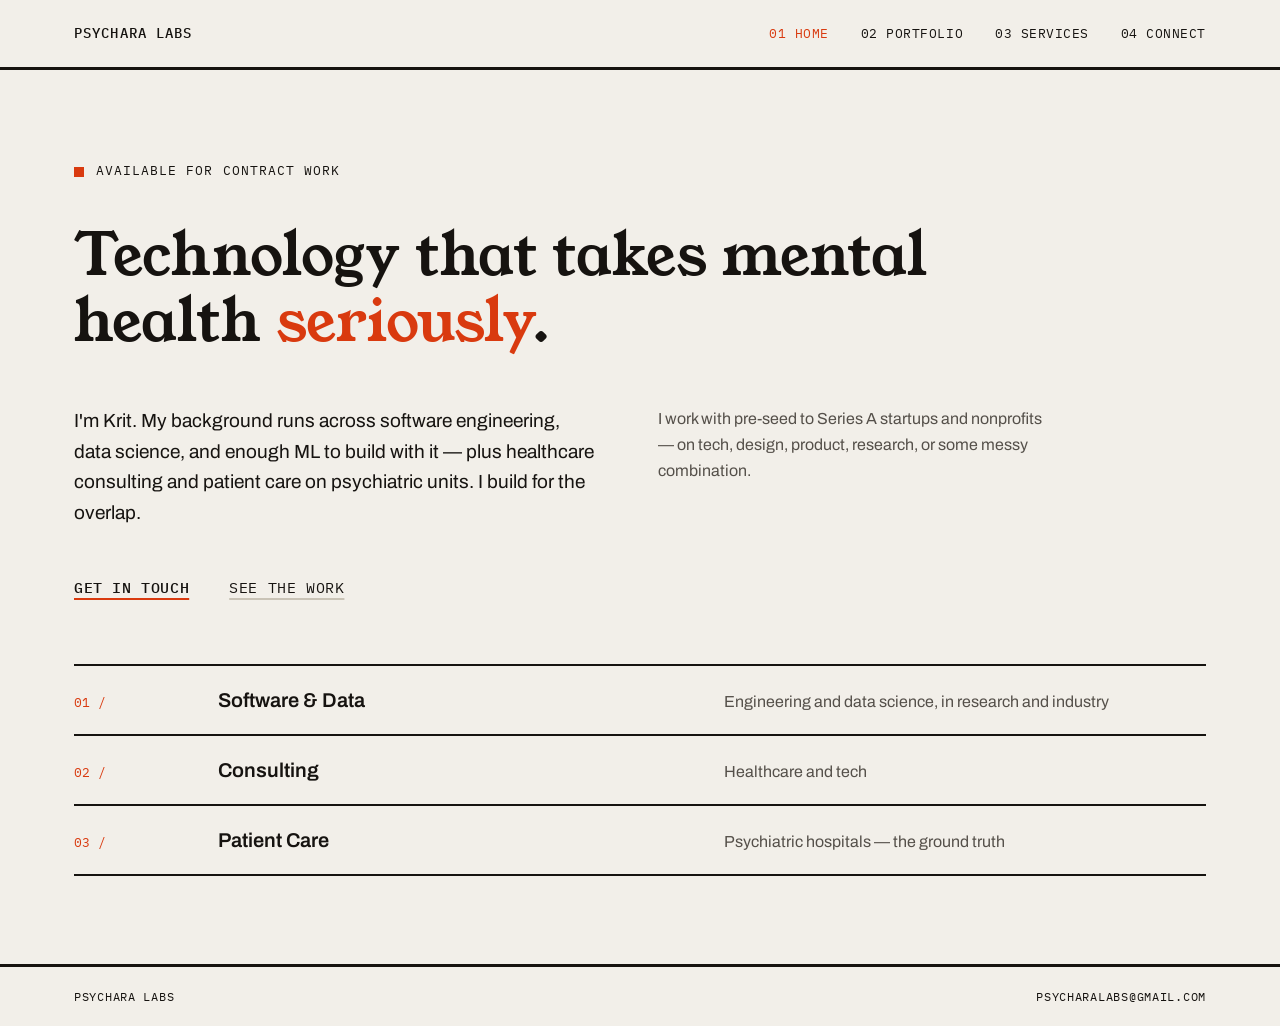
==== index.html @ 856bbc99 "Initial site" ====
<!doctype html>
<html lang="en">
<head>
  <meta charset="utf-8">
  <meta name="viewport" content="width=device-width, initial-scale=1">
  <title>Psychara Labs — Mental health × technology</title>
  <meta name="description" content="Psychara Labs is Krit Ravichander's practice at the intersection of mental health and technology — software, data science, design, and research for startups and nonprofits.">
  <link rel="icon" href="favicon.svg" type="image/svg+xml">
  <link rel="preconnect" href="https://fonts.googleapis.com">
  <link rel="preconnect" href="https://fonts.gstatic.com" crossorigin>
  <link rel="stylesheet" href="https://fonts.googleapis.com/css2?family=Young+Serif&family=Archivo:wght@400;500;600&family=IBM+Plex+Mono:wght@400;500&display=swap">
  <link rel="stylesheet" href="style.css">
</head>
<body>

<header class="site-header">
  <div class="wrap">
    <a class="wordmark" href="/">Psychara Labs</a>
    <nav class="site-nav" aria-label="Main">
      <a href="/" aria-current="page">01 Home</a>
      <a href="/portfolio.html">02 Portfolio</a>
      <a href="/services.html">03 Services</a>
      <a href="/connect.html">04 Connect</a>
    </nav>
  </div>
</header>

<main>
  <section class="section-tight">
    <div class="wrap">
      <p class="overline">Available for contract work</p>
      <h1>Technology that takes mental health <span class="accent">seriously</span>.</h1>
      <div class="hero-cols">
        <p class="lead">I'm Krit. My background runs across software engineering, data science, and enough ML to build with it &mdash; plus healthcare consulting and patient care on psychiatric units. I build for the overlap.</p>
        <p class="hero-side">I work with pre-seed to Series&nbsp;A startups and nonprofits &mdash; on tech, design, product, research, or some messy combination.</p>
      </div>
      <div class="ctas">
        <a class="cta" href="/connect.html">Get in touch</a>
        <a class="cta cta-quiet" href="/portfolio.html">See the work</a>
      </div>
    </div>
  </section>

  <section class="section-end">
    <div class="wrap">
      <div class="index-row">
        <span class="num">01 /</span>
        <span class="index-title">Software &amp; Data</span>
        <span class="index-desc">Engineering and data science, in research and industry</span>
      </div>
      <div class="index-row">
        <span class="num">02 /</span>
        <span class="index-title">Consulting</span>
        <span class="index-desc">Healthcare and tech</span>
      </div>
      <div class="index-row">
        <span class="num">03 /</span>
        <span class="index-title">Patient Care</span>
        <span class="index-desc">Psychiatric hospitals &mdash; the ground truth</span>
      </div>
    </div>
  </section>
</main>

<footer class="site-footer">
  <div class="wrap">
    <span>Psychara Labs</span>
    <a href="mailto:psycharalabs@gmail.com">psycharalabs@gmail.com</a>
  </div>
</footer>

</body>
</html>
---- style.css ----
/* ============================================================
   Psychara Labs — psycharalabs.com
   Warm paper · heavy ink rules · vermillion accent
   Young Serif (headlines) · Archivo (body) · IBM Plex Mono (meta)
   ============================================================ */

:root {
  --bg: #F2EFE9;
  --ink: #161310;
  --body: #33302B;
  --muted: #55504A;
  --red: #D93A0F;
  --hairline: #C9C3B6;
  --sans: 'Archivo', 'Helvetica Neue', Arial, sans-serif;
  --serif: 'Young Serif', Georgia, serif;
  --mono: 'IBM Plex Mono', 'Courier New', monospace;
}

* { box-sizing: border-box; }

html { -webkit-text-size-adjust: 100%; }

body {
  margin: 0;
  background: var(--bg);
  color: var(--ink);
  font-family: var(--sans);
  font-size: 17px;
  line-height: 1.6;
  -webkit-font-smoothing: antialiased;
  display: flex;
  flex-direction: column;
  min-height: 100vh;
}

a {
  color: var(--ink);
  text-decoration: underline;
  text-underline-offset: 5px;
  text-decoration-thickness: 2px;
  text-decoration-color: var(--red);
}
a:hover { color: var(--red); }
a:focus-visible { outline: 2px solid var(--red); outline-offset: 3px; }

.wrap {
  max-width: 1180px;
  margin: 0 auto;
  padding: 0 24px;
  width: 100%;
}

/* ---- Header ---- */
.site-header { border-bottom: 3px solid var(--ink); }
.site-header .wrap {
  display: flex;
  justify-content: space-between;
  align-items: baseline;
  gap: 24px;
  padding-top: 22px;
  padding-bottom: 22px;
}
.wordmark {
  font-family: var(--mono);
  font-size: 14px;
  font-weight: 500;
  letter-spacing: 0.08em;
  text-transform: uppercase;
  text-decoration: none;
}
.site-nav {
  display: flex;
  gap: 32px;
  flex-wrap: wrap;
}
.site-nav a {
  font-family: var(--mono);
  font-size: 13px;
  letter-spacing: 0.04em;
  text-transform: uppercase;
  text-decoration: none;
}
.site-nav a[aria-current="page"] { color: var(--red); }

/* ---- Footer ---- */
.site-footer { border-top: 3px solid var(--ink); margin-top: auto; }
.site-footer .wrap {
  display: flex;
  justify-content: space-between;
  gap: 24px;
  padding-top: 20px;
  padding-bottom: 20px;
  font-family: var(--mono);
  font-size: 12px;
  letter-spacing: 0.06em;
  text-transform: uppercase;
}
.site-footer a { text-decoration: none; color: inherit; }
.site-footer a:hover { color: var(--red); }

/* ---- Type ---- */
.overline {
  display: inline-flex;
  align-items: center;
  gap: 12px;
  font-family: var(--mono);
  font-size: 13px;
  letter-spacing: 0.08em;
  text-transform: uppercase;
  margin: 0 0 40px 0;
}
.overline::before {
  content: "";
  width: 10px;
  height: 10px;
  background: var(--red);
  flex: none;
}
.kicker {
  font-family: var(--mono);
  font-size: 13px;
  letter-spacing: 0.08em;
  text-transform: uppercase;
  color: var(--red);
  margin: 0 0 28px 0;
}
h1 {
  font-family: var(--serif);
  font-weight: 400;
  font-size: 58px;
  line-height: 1.14;
  margin: 0;
  max-width: 880px;
}
.inner-title {
  font-size: 48px;
  line-height: 1.15;
  margin-bottom: 24px;
  max-width: 840px;
}
.accent { color: var(--red); }
.lead { font-size: 19px; line-height: 1.6; margin: 0; }
.sub { font-size: 18px; line-height: 1.6; color: var(--muted); margin: 0; max-width: 640px; }

/* ---- Sections ---- */
.section { padding-top: 88px; padding-bottom: 88px; }
.section-tight { padding-top: 88px; padding-bottom: 64px; }
.section-end { padding-top: 0; padding-bottom: 88px; }
.section-mid { padding-top: 0; padding-bottom: 64px; }

/* ---- Hero ---- */
.hero-cols {
  display: flex;
  gap: 64px;
  align-items: flex-start;
  margin-top: 52px;
}
.hero-cols .lead { max-width: 520px; }
.hero-side {
  max-width: 400px;
  font-size: 16px;
  line-height: 1.6;
  color: var(--muted);
  margin: 0;
}
.ctas { display: flex; gap: 40px; margin-top: 48px; }
.cta {
  font-family: var(--mono);
  font-size: 15px;
  font-weight: 500;
  letter-spacing: 0.04em;
  text-transform: uppercase;
}
.cta-quiet { font-weight: 400; text-decoration-color: var(--hairline); }

/* ---- Index rows (home) ---- */
.index-row {
  border-top: 2px solid var(--ink);
  padding: 18px 0;
  display: grid;
  grid-template-columns: 120px 1fr 1fr;
  gap: 24px;
  align-items: baseline;
}
.index-row:last-child { border-bottom: 2px solid var(--ink); }
.num { font-family: var(--mono); font-size: 13px; color: var(--red); }
.index-title { font-size: 20px; font-weight: 600; }
.index-desc { font-size: 16px; color: var(--muted); }

/* ---- Projects (portfolio) ---- */
.project {
  border-top: 2px solid var(--ink);
  padding: 40px 0;
  display: grid;
  grid-template-columns: 380px 1fr;
  gap: 56px;
}
.project:last-child { border-bottom: 2px solid var(--ink); }
.tag {
  font-family: var(--mono);
  font-size: 12px;
  letter-spacing: 0.08em;
  text-transform: uppercase;
  color: var(--red);
  margin: 0 0 12px 0;
}
.project-name { font-family: var(--serif); font-size: 28px; font-weight: 400; }
.project-body p { margin: 0 0 18px 0; max-width: 580px; color: var(--body); }
.ext {
  font-family: var(--mono);
  font-size: 13px;
  letter-spacing: 0.04em;
  text-transform: uppercase;
}
.ext::after { content: " ↗"; color: var(--red); }

/* ---- Services ---- */
.grid2 {
  display: grid;
  grid-template-columns: repeat(2, minmax(0, 1fr));
  gap: 48px 64px;
}
.cell { border-top: 2px solid var(--ink); padding-top: 22px; }
.cell-title { font-family: var(--serif); font-size: 26px; margin: 0 0 12px 0; font-weight: 400; }
.cell p { margin: 0; color: var(--body); max-width: 420px; }

.list {
  display: grid;
  grid-template-columns: repeat(2, minmax(0, 1fr));
  grid-template-rows: repeat(3, auto);
  grid-auto-flow: column;
  gap: 0 64px;
}
.list-item {
  border-top: 1px solid var(--hairline);
  padding: 15px 0;
  display: flex;
  gap: 18px;
  align-items: baseline;
}
.list-item:nth-child(3n) { border-bottom: 1px solid var(--hairline); }
.list-item .num { font-size: 12px; }
.footnote { margin: 20px 0 0 0; font-size: 15px; color: var(--muted); max-width: 580px; }

/* ---- Connect ---- */
.email-band {
  border-top: 2px solid var(--ink);
  border-bottom: 2px solid var(--ink);
  padding: 40px 0;
  display: flex;
  flex-direction: column;
  gap: 16px;
  align-items: flex-start;
}
.email { font-family: var(--serif); font-size: 34px; overflow-wrap: anywhere; }
.subject {
  font-family: var(--mono);
  font-size: 13px;
  letter-spacing: 0.03em;
  color: var(--muted);
}
.note { margin: 0 0 14px 0; max-width: 620px; font-size: 16px; color: var(--body); }

/* ---- Mobile ---- */
@media (max-width: 781px) {
  h1 { font-size: 38px; }
  .inner-title { font-size: 32px; }
  .section, .section-tight { padding-top: 56px; }
  .section, .section-end { padding-bottom: 56px; }
  .site-header .wrap { flex-direction: column; gap: 12px; }
  .site-nav { gap: 20px; }
  .hero-cols { flex-direction: column; gap: 24px; margin-top: 36px; }
  .ctas { gap: 24px; flex-wrap: wrap; }
  .index-row { grid-template-columns: 56px 1fr; }
  .index-desc { grid-column: 2; }
  .project { grid-template-columns: 1fr; gap: 20px; padding: 28px 0; }
  .grid2 { grid-template-columns: 1fr; gap: 32px; }
  .list { grid-template-columns: 1fr; grid-template-rows: none; grid-auto-flow: row; }
  .list-item:nth-child(3n) { border-bottom: none; }
  .list-item:last-child { border-bottom: 1px solid var(--hairline); }
  .email { font-size: 22px; }
  .site-footer .wrap { flex-direction: column; gap: 6px; }
}
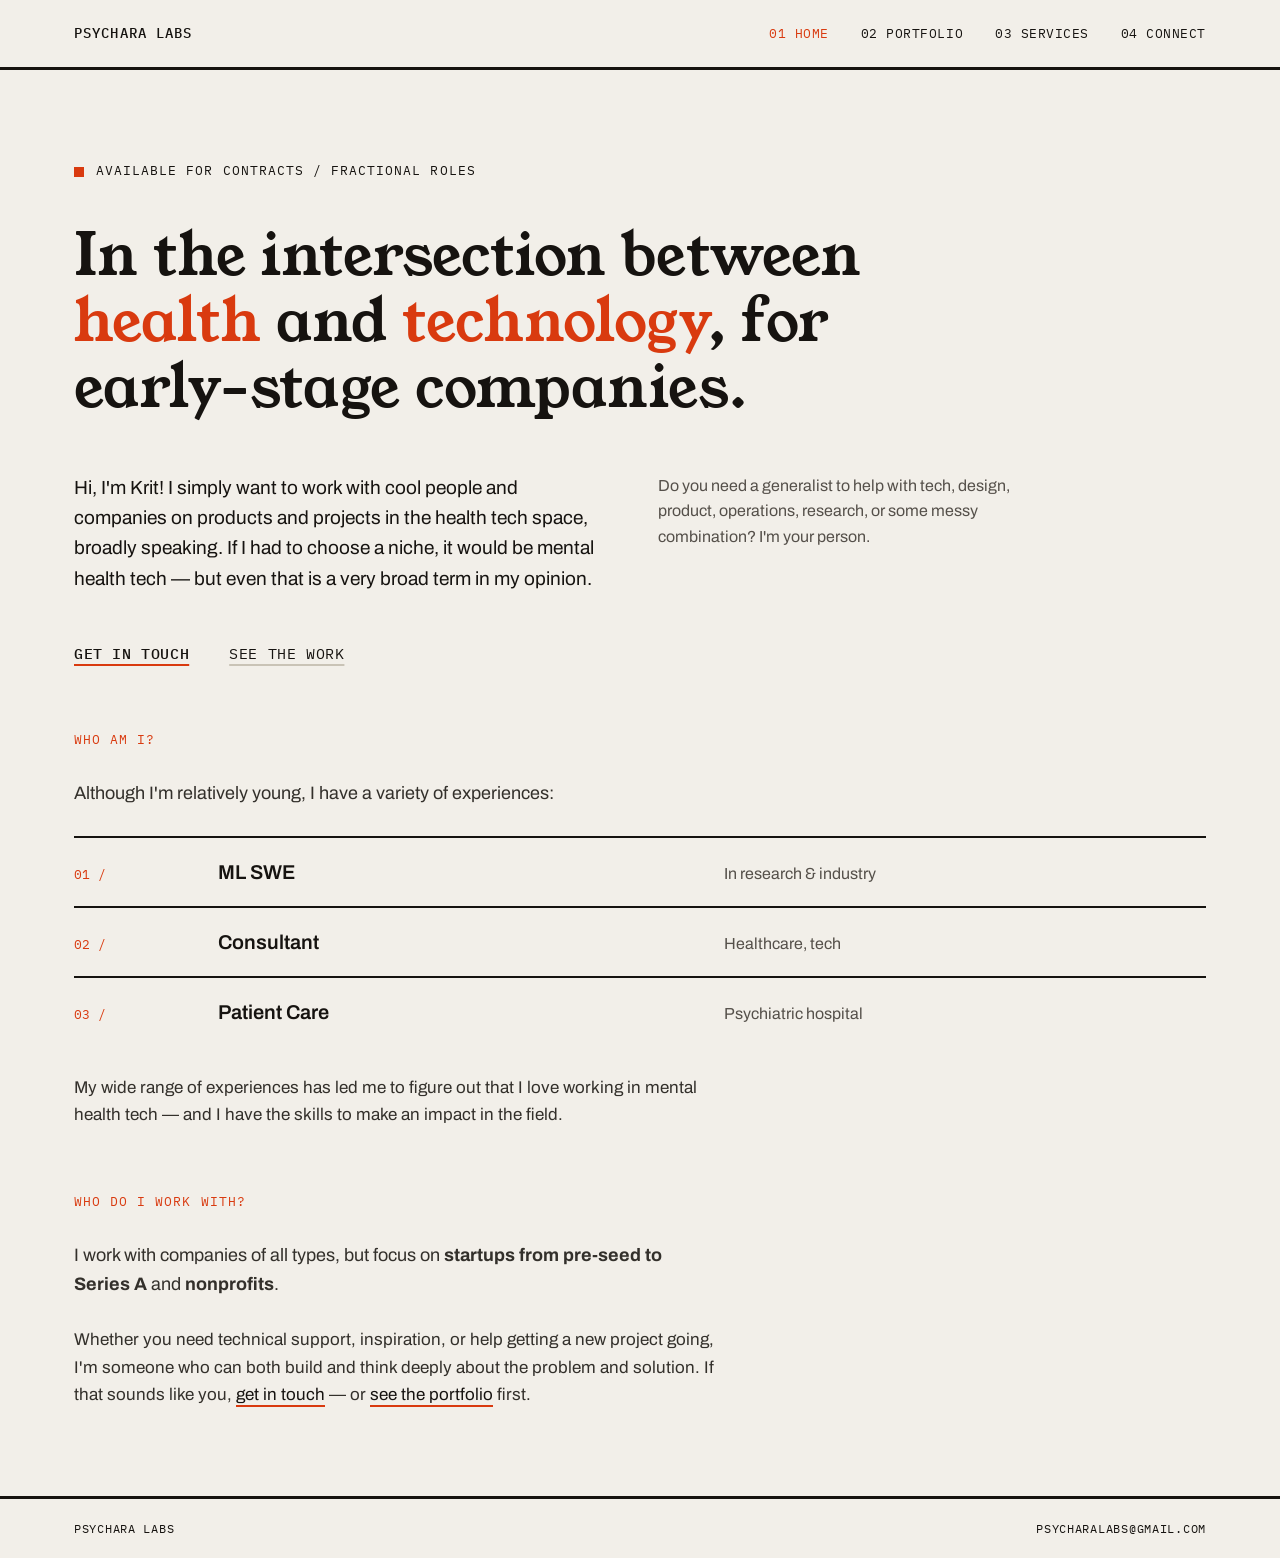
==== commit 70177b9c: "Port redone WordPress content into the static design New copy across all four pages, matching the li" ====
--- a/index.html
+++ b/index.html
@@ -3,8 +3,8 @@
 <head>
   <meta charset="utf-8">
   <meta name="viewport" content="width=device-width, initial-scale=1">
-  <title>Psychara Labs — Mental health × technology</title>
-  <meta name="description" content="Psychara Labs is Krit Ravichander's practice at the intersection of mental health and technology — software, data science, design, and research for startups and nonprofits.">
+  <title>Psychara Labs — Health × technology</title>
+  <meta name="description" content="Psychara Labs is Krit Ravichander's practice at the intersection of health and technology — a generalist for early-stage companies: tech, design, product, operations, and research, with a specialty in mental health tech.">
   <link rel="icon" href="favicon.svg" type="image/svg+xml">
   <link rel="preconnect" href="https://fonts.googleapis.com">
   <link rel="preconnect" href="https://fonts.gstatic.com" crossorigin>
@@ -28,11 +28,11 @@
 <main>
   <section class="section-tight">
     <div class="wrap">
-      <p class="overline">Available for contract work</p>
-      <h1>Technology that takes mental health <span class="accent">seriously</span>.</h1>
+      <p class="overline">Available for contracts / fractional roles</p>
+      <h1>In the intersection between <span class="accent">health</span> and <span class="accent">technology</span>, for early-stage companies.</h1>
       <div class="hero-cols">
-        <p class="lead">I'm Krit. My background runs across software engineering, data science, and enough ML to build with it &mdash; plus healthcare consulting and patient care on psychiatric units. I build for the overlap.</p>
-        <p class="hero-side">I work with pre-seed to Series&nbsp;A startups and nonprofits &mdash; on tech, design, product, research, or some messy combination.</p>
+        <p class="lead">Hi, I'm Krit! I simply want to work with cool people and companies on products and projects in the health tech space, broadly speaking. If I had to choose a niche, it would be mental health tech &mdash; but even that is a very broad term in my opinion.</p>
+        <p class="hero-side">Do you need a generalist to help with tech, design, product, operations, research, or some messy combination? I'm your person.</p>
       </div>
       <div class="ctas">
         <a class="cta" href="/connect.html">Get in touch</a>
@@ -41,23 +41,34 @@
     </div>
   </section>
 
-  <section class="section-end">
+  <section class="section-mid">
     <div class="wrap">
+      <p class="kicker">Who am I?</p>
+      <p class="who-note">Although I'm relatively young, I have a variety of experiences:</p>
       <div class="index-row">
         <span class="num">01 /</span>
-        <span class="index-title">Software &amp; Data</span>
-        <span class="index-desc">Engineering and data science, in research and industry</span>
+        <span class="index-title">ML SWE</span>
+        <span class="index-desc">In research &amp; industry</span>
       </div>
       <div class="index-row">
         <span class="num">02 /</span>
-        <span class="index-title">Consulting</span>
-        <span class="index-desc">Healthcare and tech</span>
+        <span class="index-title">Consultant</span>
+        <span class="index-desc">Healthcare, tech</span>
       </div>
       <div class="index-row">
         <span class="num">03 /</span>
         <span class="index-title">Patient Care</span>
-        <span class="index-desc">Psychiatric hospitals &mdash; the ground truth</span>
+        <span class="index-desc">Psychiatric hospital</span>
       </div>
+      <p class="who-after">My wide range of experiences has led me to figure out that I love working in mental health tech &mdash; and I have the skills to make an impact in the field.</p>
+    </div>
+  </section>
+
+  <section class="section-end">
+    <div class="wrap">
+      <p class="kicker">Who do I work with?</p>
+      <p class="who-note">I work with companies of all types, but focus on <strong>startups from pre-seed to Series&nbsp;A</strong> and <strong>nonprofits</strong>.</p>
+      <p class="who-after">Whether you need technical support, inspiration, or help getting a new project going, I'm someone who can both build and think deeply about the problem and solution. If that sounds like you, <a href="/connect.html">get in touch</a> &mdash; or <a href="/portfolio.html">see the portfolio</a> first.</p>
     </div>
   </section>
 </main>
--- a/style.css
+++ b/style.css
@@ -241,6 +241,65 @@
 .list-item:nth-child(3n) { border-bottom: 1px solid var(--hairline); }
 .list-item .num { font-size: 12px; }
 .footnote { margin: 20px 0 0 0; font-size: 15px; color: var(--muted); max-width: 580px; }
+
+/* ---- Who rows (home) ---- */
+.who-note { margin: 0 0 28px 0; font-size: 18px; color: var(--body); max-width: 640px; }
+.who-after { margin: 28px 0 0 0; font-size: 17px; color: var(--body); max-width: 640px; }
+
+/* ---- Project links (portfolio) ---- */
+.project-links { display: flex; gap: 28px; flex-wrap: wrap; }
+
+/* ---- Service categories (services) ---- */
+.svc-row {
+  display: grid;
+  grid-template-columns: 130px 1fr;
+  gap: 24px;
+  align-items: baseline;
+  border-top: 1px solid var(--hairline);
+  padding: 14px 0;
+}
+.svc-row:first-child { border-top: none; padding-top: 0; }
+.svc-label {
+  font-family: var(--mono);
+  font-size: 12px;
+  letter-spacing: 0.08em;
+  text-transform: uppercase;
+  color: var(--muted);
+}
+.svc-row p { margin: 0; }
+.svc-tools { font-size: 15px; color: var(--muted); }
+.svc-cta { margin-top: 56px; }
+
+/* ---- Email template (connect) ---- */
+.tmpl {
+  border-top: 2px solid var(--ink);
+  border-bottom: 2px solid var(--ink);
+  font-family: var(--mono);
+  font-size: 14px;
+  line-height: 1.6;
+  max-width: 720px;
+}
+.tmpl-head {
+  display: flex;
+  gap: 24px;
+  flex-wrap: wrap;
+  padding: 16px 0;
+  letter-spacing: 0.04em;
+}
+.tmpl-comment { color: var(--muted); }
+.tmpl-row {
+  display: grid;
+  grid-template-columns: 110px 1fr;
+  gap: 24px;
+  border-top: 1px solid var(--hairline);
+  padding: 14px 0;
+}
+.tmpl-label {
+  text-transform: uppercase;
+  letter-spacing: 0.08em;
+  font-size: 12px;
+  color: var(--red);
+}
 
 /* ---- Connect ---- */
 .email-band {
@@ -280,4 +339,8 @@
   .list-item:last-child { border-bottom: 1px solid var(--hairline); }
   .email { font-size: 22px; }
   .site-footer .wrap { flex-direction: column; gap: 6px; }
-}
+  .svc-row { grid-template-columns: 1fr; gap: 4px; }
+  .tmpl-row { grid-template-columns: 1fr; gap: 2px; }
+  .tmpl-head { flex-direction: column; gap: 4px; }
+  .project-links { gap: 20px; }
+}
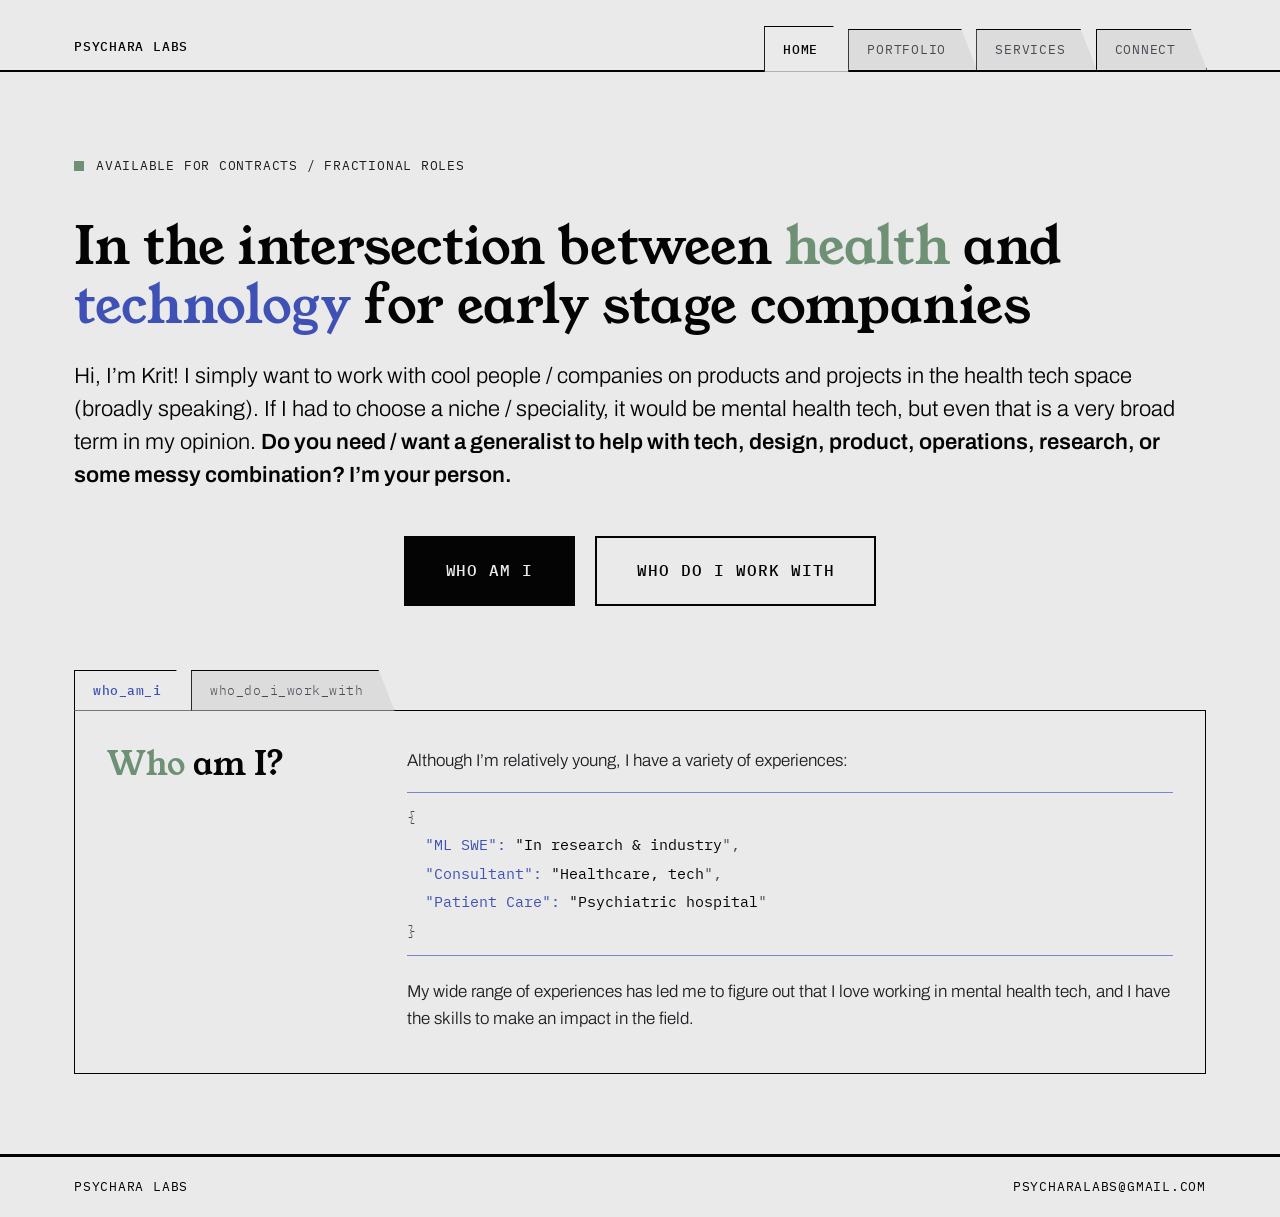
==== commit 99d5de02: "Restore WordPress redesign: folder tabs, indigo/olive palette, updated copy Port the custom design f" ====
--- a/index.html
+++ b/index.html
@@ -8,75 +8,74 @@
   <link rel="icon" href="favicon.svg" type="image/svg+xml">
   <link rel="preconnect" href="https://fonts.googleapis.com">
   <link rel="preconnect" href="https://fonts.gstatic.com" crossorigin>
-  <link rel="stylesheet" href="https://fonts.googleapis.com/css2?family=Young+Serif&family=Archivo:wght@400;500;600&family=IBM+Plex+Mono:wght@400;500&display=swap">
+  <link rel="stylesheet" href="https://fonts.googleapis.com/css2?family=Young+Serif&family=Archivo:wght@300;400;500;600&family=IBM+Plex+Mono:wght@400;500&display=swap">
   <link rel="stylesheet" href="style.css">
 </head>
 <body>
 
-<header class="site-header">
-  <div class="wrap">
-    <a class="wordmark" href="/">Psychara Labs</a>
-    <nav class="site-nav" aria-label="Main">
-      <a href="/" aria-current="page">01 Home</a>
-      <a href="/portfolio.html">02 Portfolio</a>
-      <a href="/services.html">03 Services</a>
-      <a href="/connect.html">04 Connect</a>
+<header class="pl-header">
+  <div class="pl-wrap pl-header-row">
+    <a class="pl-brand" href="/">Psychara Labs</a>
+    <nav class="pl-nav" aria-label="Main">
+      <a href="/" aria-current="page">Home</a>
+      <a href="/portfolio.html">Portfolio</a>
+      <a href="/services.html">Services</a>
+      <a href="/connect.html">Connect</a>
     </nav>
   </div>
 </header>
 
 <main>
-  <section class="section-tight">
-    <div class="wrap">
-      <p class="overline">Available for contracts / fractional roles</p>
-      <h1>In the intersection between <span class="accent">health</span> and <span class="accent">technology</span>, for early-stage companies.</h1>
-      <div class="hero-cols">
-        <p class="lead">Hi, I'm Krit! I simply want to work with cool people and companies on products and projects in the health tech space, broadly speaking. If I had to choose a niche, it would be mental health tech &mdash; but even that is a very broad term in my opinion.</p>
-        <p class="hero-side">Do you need a generalist to help with tech, design, product, operations, research, or some messy combination? I'm your person.</p>
-      </div>
-      <div class="ctas">
-        <a class="cta" href="/connect.html">Get in touch</a>
-        <a class="cta cta-quiet" href="/portfolio.html">See the work</a>
-      </div>
+  <section class="pl-wrap pl-hero">
+    <p class="pl-status">Available for contracts / Fractional Roles</p>
+    <h1 class="pl-h1 pl-h1-wide">In the intersection between <mark class="mark-green">health</mark> and <mark class="mark-blue">technology</mark> for early stage companies</h1>
+    <p class="pl-lead">Hi, I&rsquo;m Krit! I simply want to work with cool people / companies on products and projects in the health tech space (broadly speaking). If I had to choose a niche / speciality, it would be mental health tech, but even that is a very broad term in my opinion. <strong>Do you need / want a generalist to help with tech, design, product, operations, research, or some messy combination? I&rsquo;m your person.</strong></p>
+    <div class="pl-buttons pl-buttons-center">
+      <a class="pl-btn" href="#who">Who am I</a>
+      <a class="pl-btn pl-btn-outline" href="#who-again">Who do I work with</a>
     </div>
   </section>
 
-  <section class="section-mid">
-    <div class="wrap">
-      <p class="kicker">Who am I?</p>
-      <p class="who-note">Although I'm relatively young, I have a variety of experiences:</p>
-      <div class="index-row">
-        <span class="num">01 /</span>
-        <span class="index-title">ML SWE</span>
-        <span class="index-desc">In research &amp; industry</span>
+  <section class="pl-wrap pl-section pl-folderwrap">
+    <div class="pl-tabs">
+      <a href="#who">who_am_i</a>
+      <a href="#who-again">who_do_i_work_with</a>
+    </div>
+    <div class="pl-folder">
+      <div id="who" class="pl-pane">
+        <div class="pl-pane-head">
+          <h2 class="pl-h2"><mark class="mark-green">Who</mark> am I?</h2>
+        </div>
+        <div class="pl-pane-body">
+          <p class="pl-body">Although I&rsquo;m relatively young, I have a variety of experiences:</p>
+          <div class="pl-json">
+            <div class="pl-row"><p class="pl-strong">ML SWE</p><p class="pl-muted">In research &amp; industry</p></div>
+            <div class="pl-row"><p class="pl-strong">Consultant</p><p class="pl-muted">Healthcare, tech</p></div>
+            <div class="pl-row"><p class="pl-strong">Patient Care</p><p class="pl-muted">Psychiatric hospital</p></div>
+          </div>
+          <p class="pl-body">My wide range of experiences has led me to figure out that I love working in mental health tech, and I have the skills to make an impact in the field.</p>
+        </div>
       </div>
-      <div class="index-row">
-        <span class="num">02 /</span>
-        <span class="index-title">Consultant</span>
-        <span class="index-desc">Healthcare, tech</span>
+      <div id="who-again" class="pl-pane">
+        <div class="pl-pane-head">
+          <h2 class="pl-h2"><mark class="mark-green">Who</mark> do I work with?</h2>
+        </div>
+        <div class="pl-pane-body">
+          <p class="pl-body">I work with companies of all types, but focus on</p>
+          <div class="pl-json">
+            <div class="pl-row"><p class="pl-strong">Focus</p><p class="pl-muted">startups from pre-seed to Series A and nonprofits.</p></div>
+          </div>
+          <p class="pl-body">Whether you need technical support or inspiration or help getting a new project going, I am someone who can both build and think deeply about the problem and solution. If that sounds like you, click on that &lsquo;Connect&rsquo; tab in the nav bar! If you want to check out more of my work, click on the &lsquo;Portfolio&rsquo; tab.</p>
+        </div>
       </div>
-      <div class="index-row">
-        <span class="num">03 /</span>
-        <span class="index-title">Patient Care</span>
-        <span class="index-desc">Psychiatric hospital</span>
-      </div>
-      <p class="who-after">My wide range of experiences has led me to figure out that I love working in mental health tech &mdash; and I have the skills to make an impact in the field.</p>
-    </div>
-  </section>
-
-  <section class="section-end">
-    <div class="wrap">
-      <p class="kicker">Who do I work with?</p>
-      <p class="who-note">I work with companies of all types, but focus on <strong>startups from pre-seed to Series&nbsp;A</strong> and <strong>nonprofits</strong>.</p>
-      <p class="who-after">Whether you need technical support, inspiration, or help getting a new project going, I'm someone who can both build and think deeply about the problem and solution. If that sounds like you, <a href="/connect.html">get in touch</a> &mdash; or <a href="/portfolio.html">see the portfolio</a> first.</p>
     </div>
   </section>
 </main>
 
-<footer class="site-footer">
-  <div class="wrap">
-    <span>Psychara Labs</span>
-    <a href="mailto:psycharalabs@gmail.com">psycharalabs@gmail.com</a>
+<footer class="pl-footer">
+  <div class="pl-wrap pl-footer-row">
+    <p>Psychara Labs</p>
+    <p><a href="mailto:psycharalabs@gmail.com">psycharalabs@gmail.com</a></p>
   </div>
 </footer>
 
--- a/style.css
+++ b/style.css
@@ -1,19 +1,29 @@
 /* ============================================================
    Psychara Labs — psycharalabs.com
-   Warm paper · heavy ink rules · vermillion accent
+   Gray paper · folder tabs · indigo + olive accents
    Young Serif (headlines) · Archivo (body) · IBM Plex Mono (meta)
+   Ported from the WordPress (adventurer) custom design.
    ============================================================ */
 
 :root {
-  --bg: #F2EFE9;
-  --ink: #161310;
-  --body: #33302B;
-  --muted: #55504A;
-  --red: #D93A0F;
-  --hairline: #C9C3B6;
+  --bg: #EAEAEA;
+  --tab: #DCDCDC;
+  --ink: #050404;
+  --body: #1E1D22;
+  --muted: #4A4A55;
+  --blue: #3F51B5;
+  --green: #6E9075;
+  --hairline: #7986CB;
   --sans: 'Archivo', 'Helvetica Neue', Arial, sans-serif;
   --serif: 'Young Serif', Georgia, serif;
   --mono: 'IBM Plex Mono', 'Courier New', monospace;
+  --fs-mono: 13px;
+  --fs-small: 15px;
+  --fs-body: 17px;
+  --fs-lead: 20px;
+  --fs-h3: 24px;
+  --fs-h2: 32px;
+  --fs-h1: 52px;
 }
 
 * { box-sizing: border-box; }
@@ -25,7 +35,8 @@
   background: var(--bg);
   color: var(--ink);
   font-family: var(--sans);
-  font-size: 17px;
+  font-size: var(--fs-body);
+  font-weight: 300;
   line-height: 1.6;
   -webkit-font-smoothing: antialiased;
   display: flex;
@@ -33,314 +44,348 @@
   min-height: 100vh;
 }
 
-a {
+main { flex: 1 0 auto; }
+
+main p, main h1, main h2, main h3 { margin: 0; }
+
+main a, .pl-footer a {
   color: var(--ink);
   text-decoration: underline;
   text-underline-offset: 5px;
   text-decoration-thickness: 2px;
-  text-decoration-color: var(--red);
-}
-a:hover { color: var(--red); }
-a:focus-visible { outline: 2px solid var(--red); outline-offset: 3px; }
-
-.wrap {
+  text-decoration-color: var(--blue);
+}
+main a:hover, .pl-footer a:hover { color: var(--blue); }
+a:focus-visible { outline: 2px solid var(--blue); outline-offset: 3px; }
+
+main a[href^="http"]:not([href*="psycharalabs.com"])::after {
+  content: "↗";
+  color: var(--blue);
+  display: inline-block;
+  margin-left: .4em;
+  text-decoration: none;
+}
+
+main mark { background: none; }
+.mark-blue { background: none; color: var(--blue); }
+.mark-green { background: none; color: var(--green); }
+
+main strong, main b { font-weight: 600; color: var(--ink); }
+
+.pl-wrap {
   max-width: 1180px;
+  width: 100%;
   margin: 0 auto;
-  padding: 0 24px;
-  width: 100%;
-}
-
-/* ---- Header ---- */
-.site-header { border-bottom: 3px solid var(--ink); }
-.site-header .wrap {
+  padding-left: 24px;
+  padding-right: 24px;
+}
+
+/* ---- Type ---- */
+.pl-h1, .pl-h2, .pl-h3 {
+  font-family: var(--serif);
+  font-weight: 400;
+  line-height: 1.15;
+  color: var(--ink);
+}
+.pl-h1 { font-size: var(--fs-h1); max-width: 880px; margin-bottom: 24px; }
+.pl-h1.pl-h1-wide { max-width: none; }
+.pl-h2 { font-size: var(--fs-h2); margin-bottom: 16px; }
+.pl-h3 { font-size: var(--fs-h3); }
+
+main p { font-size: var(--fs-body); color: var(--body); }
+main p.pl-lead { font-size: var(--fs-lead); line-height: 1.5; color: var(--ink); }
+main p.pl-small { font-size: var(--fs-small); }
+main p.pl-strong { font-weight: 600; color: var(--ink); }
+main p.pl-muted { color: var(--muted); }
+main p.pl-body { max-width: 640px; }
+
+/* Mono cluster */
+.pl-brand, .pl-nav a, .pl-footer-row p, .pl-footer-row a,
+.pl-status, .pl-tag, .pl-link, .pl-btn {
+  font-family: var(--mono);
+  font-size: var(--fs-mono);
+  font-weight: 400;
+  letter-spacing: .06em;
+  text-transform: uppercase;
+  line-height: 1.6;
+}
+.pl-brand, .pl-btn { font-weight: 500; }
+.pl-tag { color: var(--blue); }
+
+/* ---- Header: folder-tab nav ---- */
+.pl-header { border-bottom: 2px solid var(--ink); }
+.pl-header-row {
   display: flex;
   justify-content: space-between;
-  align-items: baseline;
-  gap: 24px;
-  padding-top: 22px;
-  padding-bottom: 22px;
-}
-.wordmark {
-  font-family: var(--mono);
-  font-size: 14px;
+  align-items: flex-end;
+  flex-wrap: wrap;
+  gap: 10px 32px;
+  padding-top: 26px;
+  padding-bottom: 0;
+}
+.pl-brand { color: var(--ink); text-decoration: none; padding-bottom: 12px; }
+.pl-nav {
+  display: flex;
+  align-items: flex-end;
+  flex-wrap: nowrap;
+}
+.pl-nav a {
+  display: block;
+  background: var(--tab);
+  border: 1px solid var(--ink);
+  border-bottom: 0;
+  margin-right: -1px;
+  clip-path: polygon(0 0, calc(100% - 16px) 0, 100% 100%, 0 100%);
+  padding: 10px 30px 9px 18px;
+  color: var(--muted);
+  text-decoration: none;
+  white-space: nowrap;
+}
+.pl-nav a[aria-current="page"] {
+  background: var(--bg);
+  margin-bottom: -2px;
+  position: relative;
+  z-index: 2;
+  color: var(--ink);
   font-weight: 500;
-  letter-spacing: 0.08em;
-  text-transform: uppercase;
-  text-decoration: none;
-}
-.site-nav {
-  display: flex;
-  gap: 32px;
+  padding-top: 13px;
+  padding-bottom: 11px;
+}
+
+/* ---- Footer ---- */
+.pl-footer { border-top: 3px solid var(--ink); margin-top: auto; }
+.pl-footer-row {
+  display: flex;
+  justify-content: space-between;
   flex-wrap: wrap;
-}
-.site-nav a {
-  font-family: var(--mono);
-  font-size: 13px;
-  letter-spacing: 0.04em;
-  text-transform: uppercase;
-  text-decoration: none;
-}
-.site-nav a[aria-current="page"] { color: var(--red); }
-
-/* ---- Footer ---- */
-.site-footer { border-top: 3px solid var(--ink); margin-top: auto; }
-.site-footer .wrap {
-  display: flex;
-  justify-content: space-between;
-  gap: 24px;
+  gap: 6px 24px;
   padding-top: 20px;
   padding-bottom: 20px;
-  font-family: var(--mono);
-  font-size: 12px;
-  letter-spacing: 0.06em;
-  text-transform: uppercase;
-}
-.site-footer a { text-decoration: none; color: inherit; }
-.site-footer a:hover { color: var(--red); }
-
-/* ---- Type ---- */
-.overline {
-  display: inline-flex;
+}
+.pl-footer-row p { margin: 0; color: var(--ink); }
+.pl-footer-row a { text-decoration: none; }
+
+/* ---- Sections ---- */
+.pl-hero { padding-top: 84px; padding-bottom: 64px; }
+.pl-hero.pl-hero-tight { padding-bottom: 36px; }
+.pl-section { padding-bottom: 80px; }
+.pl-section.pl-section-tight { padding-bottom: 48px; }
+
+.pl-hero p.pl-lead { font-size: 22px; max-width: none; }
+.pl-hero p.pl-body { max-width: none; }
+
+/* ---- Status line ---- */
+.pl-status {
+  display: flex;
   align-items: center;
   gap: 12px;
-  font-family: var(--mono);
-  font-size: 13px;
-  letter-spacing: 0.08em;
-  text-transform: uppercase;
-  margin: 0 0 40px 0;
-}
-.overline::before {
+  margin-bottom: 40px;
+}
+.pl-status::before {
   content: "";
   width: 10px;
   height: 10px;
-  background: var(--red);
+  background: var(--green);
   flex: none;
 }
-.kicker {
-  font-family: var(--mono);
-  font-size: 13px;
-  letter-spacing: 0.08em;
-  text-transform: uppercase;
-  color: var(--red);
-  margin: 0 0 28px 0;
-}
-h1 {
-  font-family: var(--serif);
+
+/* ---- Buttons ---- */
+.pl-buttons {
+  display: flex;
+  flex-wrap: wrap;
+  gap: 12px 16px;
+  margin-top: 28px;
+}
+.pl-btn {
+  display: inline-block;
+  background: var(--ink);
+  color: var(--bg);
+  border: 2px solid var(--ink);
+  border-radius: 0;
+  padding: 13px 22px;
+  text-decoration: none;
+}
+main a.pl-btn { color: var(--bg); text-decoration: none; }
+main a.pl-btn:hover { background: var(--blue); border-color: var(--blue); color: var(--bg); }
+main a.pl-btn-outline { background: transparent; color: var(--ink); }
+main a.pl-btn-outline:hover { background: var(--ink); border-color: var(--ink); color: var(--bg); }
+.pl-buttons-center {
+  justify-content: center;
+  margin-top: 44px;
+  gap: 16px 20px;
+}
+.pl-buttons-center .pl-btn { font-size: 16px; padding: 20px 40px; }
+
+/* ---- Folder with tabs ---- */
+.pl-tabs {
+  display: flex;
+  margin-bottom: -1px;
+  position: relative;
+  z-index: 1;
+  overflow-x: auto;
+  scrollbar-width: none;
+}
+.pl-tabs a {
+  flex: none;
+  display: block;
+  font-family: var(--mono);
+  font-size: var(--fs-mono);
+  letter-spacing: .04em;
+  line-height: 1.6;
+  border: 1px solid var(--ink);
+  border-bottom: 0;
+  margin-right: -1px;
+  background: var(--tab);
+  clip-path: polygon(0 0, calc(100% - 16px) 0, 100% 100%, 0 100%);
+  padding: 10px 30px 9px 18px;
+  color: var(--muted);
+  text-decoration: none;
+  white-space: nowrap;
+}
+.pl-folder {
+  border: 1px solid var(--ink);
+  padding: 36px 32px 40px;
+}
+.pl-folder .pl-pane {
+  display: grid;
+  grid-template-columns: 260px 1fr;
+  gap: 20px 40px;
+  scroll-margin-top: 90px;
+}
+.pl-folder .pl-pane:not(:target) { display: none; }
+.pl-folderwrap:not(:has(.pl-pane:target)) .pl-folder .pl-pane:first-child { display: grid; }
+.pl-folderwrap:not(:has(.pl-pane:target)) .pl-tabs a:first-child { background: var(--bg); color: var(--blue); font-weight: 500; }
+.pl-folderwrap:has(.pl-pane:nth-child(1):target) .pl-tabs a:nth-child(1),
+.pl-folderwrap:has(.pl-pane:nth-child(2):target) .pl-tabs a:nth-child(2),
+.pl-folderwrap:has(.pl-pane:nth-child(3):target) .pl-tabs a:nth-child(3),
+.pl-folderwrap:has(.pl-pane:nth-child(4):target) .pl-tabs a:nth-child(4),
+.pl-folderwrap:has(.pl-pane:nth-child(5):target) .pl-tabs a:nth-child(5),
+.pl-folderwrap:has(.pl-pane:nth-child(6):target) .pl-tabs a:nth-child(6) {
+  background: var(--bg);
+  color: var(--blue);
+  font-weight: 500;
+}
+.pl-folder p.pl-body, .pl-folder .pl-pane-body p { max-width: none; }
+.pl-pane-head .pl-h2 { margin-bottom: 8px; }
+.pl-pane-head .pl-tag { margin-bottom: 10px; }
+.pl-pane-body > p + p { margin-top: 12px; }
+
+/* ---- JSON-styled index ---- */
+.pl-json {
+  margin-top: 18px;
+  margin-bottom: 22px;
+  font-family: var(--mono);
+  font-size: var(--fs-small);
+  line-height: 1.9;
+  color: var(--muted);
+  border-top: 1px solid var(--hairline);
+  border-bottom: 1px solid var(--hairline);
+  padding: 10px 0;
+}
+.pl-json::before { content: '{'; display: block; }
+.pl-json::after { content: '}'; display: block; }
+.pl-json .pl-row { padding-left: 2ch; }
+.pl-json .pl-row p {
+  display: inline;
+  font-family: inherit;
+  font-size: inherit;
   font-weight: 400;
-  font-size: 58px;
-  line-height: 1.14;
-  margin: 0;
-  max-width: 880px;
-}
-.inner-title {
-  font-size: 48px;
-  line-height: 1.15;
-  margin-bottom: 24px;
-  max-width: 840px;
-}
-.accent { color: var(--red); }
-.lead { font-size: 19px; line-height: 1.6; margin: 0; }
-.sub { font-size: 18px; line-height: 1.6; color: var(--muted); margin: 0; max-width: 640px; }
-
-/* ---- Sections ---- */
-.section { padding-top: 88px; padding-bottom: 88px; }
-.section-tight { padding-top: 88px; padding-bottom: 64px; }
-.section-end { padding-top: 0; padding-bottom: 88px; }
-.section-mid { padding-top: 0; padding-bottom: 64px; }
-
-/* ---- Hero ---- */
-.hero-cols {
-  display: flex;
-  gap: 64px;
-  align-items: flex-start;
-  margin-top: 52px;
-}
-.hero-cols .lead { max-width: 520px; }
-.hero-side {
-  max-width: 400px;
-  font-size: 16px;
-  line-height: 1.6;
-  color: var(--muted);
-  margin: 0;
-}
-.ctas { display: flex; gap: 40px; margin-top: 48px; }
-.cta {
-  font-family: var(--mono);
-  font-size: 15px;
-  font-weight: 500;
-  letter-spacing: 0.04em;
-  text-transform: uppercase;
-}
-.cta-quiet { font-weight: 400; text-decoration-color: var(--hairline); }
-
-/* ---- Index rows (home) ---- */
-.index-row {
-  border-top: 2px solid var(--ink);
-  padding: 18px 0;
-  display: grid;
-  grid-template-columns: 120px 1fr 1fr;
-  gap: 24px;
-  align-items: baseline;
-}
-.index-row:last-child { border-bottom: 2px solid var(--ink); }
-.num { font-family: var(--mono); font-size: 13px; color: var(--red); }
-.index-title { font-size: 20px; font-weight: 600; }
-.index-desc { font-size: 16px; color: var(--muted); }
-
-/* ---- Projects (portfolio) ---- */
-.project {
-  border-top: 2px solid var(--ink);
-  padding: 40px 0;
-  display: grid;
-  grid-template-columns: 380px 1fr;
-  gap: 56px;
-}
-.project:last-child { border-bottom: 2px solid var(--ink); }
-.tag {
-  font-family: var(--mono);
-  font-size: 12px;
-  letter-spacing: 0.08em;
-  text-transform: uppercase;
-  color: var(--red);
-  margin: 0 0 12px 0;
-}
-.project-name { font-family: var(--serif); font-size: 28px; font-weight: 400; }
-.project-body p { margin: 0 0 18px 0; max-width: 580px; color: var(--body); }
-.ext {
-  font-family: var(--mono);
-  font-size: 13px;
-  letter-spacing: 0.04em;
-  text-transform: uppercase;
-}
-.ext::after { content: " ↗"; color: var(--red); }
-
-/* ---- Services ---- */
-.grid2 {
-  display: grid;
-  grid-template-columns: repeat(2, minmax(0, 1fr));
-  gap: 48px 64px;
-}
-.cell { border-top: 2px solid var(--ink); padding-top: 22px; }
-.cell-title { font-family: var(--serif); font-size: 26px; margin: 0 0 12px 0; font-weight: 400; }
-.cell p { margin: 0; color: var(--body); max-width: 420px; }
-
-.list {
-  display: grid;
-  grid-template-columns: repeat(2, minmax(0, 1fr));
-  grid-template-rows: repeat(3, auto);
-  grid-auto-flow: column;
-  gap: 0 64px;
-}
-.list-item {
-  border-top: 1px solid var(--hairline);
-  padding: 15px 0;
-  display: flex;
-  gap: 18px;
-  align-items: baseline;
-}
-.list-item:nth-child(3n) { border-bottom: 1px solid var(--hairline); }
-.list-item .num { font-size: 12px; }
-.footnote { margin: 20px 0 0 0; font-size: 15px; color: var(--muted); max-width: 580px; }
-
-/* ---- Who rows (home) ---- */
-.who-note { margin: 0 0 28px 0; font-size: 18px; color: var(--body); max-width: 640px; }
-.who-after { margin: 28px 0 0 0; font-size: 17px; color: var(--body); max-width: 640px; }
-
-/* ---- Project links (portfolio) ---- */
-.project-links { display: flex; gap: 28px; flex-wrap: wrap; }
-
-/* ---- Service categories (services) ---- */
-.svc-row {
+  line-height: inherit;
+}
+.pl-json .pl-row p.pl-strong { color: var(--blue); }
+.pl-json .pl-row p.pl-strong::before { content: '"'; }
+.pl-json .pl-row p.pl-strong::after { content: '": '; }
+.pl-json .pl-row p.pl-muted { color: var(--ink); }
+.pl-json .pl-row p.pl-muted::before { content: '"'; }
+.pl-json .pl-row p.pl-muted::after { content: '",'; color: var(--muted); }
+.pl-json .pl-row:last-child p.pl-muted::after { content: '"'; }
+
+/* ---- Project panes (portfolio) ---- */
+.pl-link { margin-top: 18px; }
+.pl-link a + a { margin-left: 28px; }
+
+/* ---- Spec rows (services) ---- */
+.pl-spec {
   display: grid;
   grid-template-columns: 130px 1fr;
-  gap: 24px;
+  gap: 6px 24px;
+  padding: 16px 0;
+  border-top: 1px solid var(--hairline);
   align-items: baseline;
-  border-top: 1px solid var(--hairline);
-  padding: 14px 0;
-}
-.svc-row:first-child { border-top: none; padding-top: 0; }
-.svc-label {
-  font-family: var(--mono);
-  font-size: 12px;
-  letter-spacing: 0.08em;
+}
+.pl-spec:first-child { border-top: 0; padding-top: 0; }
+.pl-spec:last-child { padding-bottom: 0; }
+.pl-spec p.pl-spec-l {
+  font-family: var(--mono);
+  font-size: var(--fs-mono);
+  letter-spacing: .06em;
   text-transform: uppercase;
+  color: var(--blue);
+}
+.pl-spec p.pl-spec-v { font-size: var(--fs-body); color: var(--ink); }
+.pl-spec p.pl-spec-tools {
+  font-family: var(--mono);
+  font-size: var(--fs-small);
+  line-height: 1.8;
+}
+
+/* ---- Email example block (connect) ---- */
+.pl-code {
+  border: 1px solid var(--ink);
+  font-family: var(--mono);
+  font-size: var(--fs-small);
+  line-height: 1.9;
   color: var(--muted);
-}
-.svc-row p { margin: 0; }
-.svc-tools { font-size: 15px; color: var(--muted); }
-.svc-cta { margin-top: 56px; }
-
-/* ---- Email template (connect) ---- */
-.tmpl {
-  border-top: 2px solid var(--ink);
-  border-bottom: 2px solid var(--ink);
-  font-family: var(--mono);
-  font-size: 14px;
+  padding-bottom: 16px;
+}
+.pl-code p {
+  font-family: inherit;
+  font-size: inherit;
+  line-height: inherit;
+  color: inherit;
+  max-width: none;
+}
+.pl-code .pl-code-title {
+  font-size: var(--fs-mono);
   line-height: 1.6;
-  max-width: 720px;
-}
-.tmpl-head {
-  display: flex;
-  gap: 24px;
-  flex-wrap: wrap;
-  padding: 16px 0;
-  letter-spacing: 0.04em;
-}
-.tmpl-comment { color: var(--muted); }
-.tmpl-row {
-  display: grid;
-  grid-template-columns: 110px 1fr;
-  gap: 24px;
-  border-top: 1px solid var(--hairline);
-  padding: 14px 0;
-}
-.tmpl-label {
-  text-transform: uppercase;
-  letter-spacing: 0.08em;
-  font-size: 12px;
-  color: var(--red);
-}
-
-/* ---- Connect ---- */
-.email-band {
-  border-top: 2px solid var(--ink);
-  border-bottom: 2px solid var(--ink);
-  padding: 40px 0;
-  display: flex;
-  flex-direction: column;
-  gap: 16px;
-  align-items: flex-start;
-}
-.email { font-family: var(--serif); font-size: 34px; overflow-wrap: anywhere; }
-.subject {
-  font-family: var(--mono);
-  font-size: 13px;
-  letter-spacing: 0.03em;
-  color: var(--muted);
-}
-.note { margin: 0 0 14px 0; max-width: 620px; font-size: 16px; color: var(--body); }
+  color: var(--blue);
+  padding: 8px 18px;
+  border-bottom: 1px solid var(--ink);
+  margin-bottom: 14px;
+}
+.pl-code .pl-code-note { padding: 0 18px; }
+.pl-code .pl-code-body { padding: 0 18px; }
+.pl-code .pl-code-body::before { content: '{'; display: block; }
+.pl-code .pl-code-body::after { content: '}'; display: block; }
+.pl-code .pl-code-row { padding-left: 2ch; }
+.pl-code .pl-code-row + .pl-code-row { margin-top: 6px; }
+.pl-code .pl-code-row p { display: inline; }
+.pl-code .pl-k { color: var(--blue); }
+.pl-code .pl-k::before { content: '"'; }
+.pl-code .pl-k::after { content: '": '; }
+.pl-code .pl-v { color: var(--ink); }
+.pl-code .pl-v::before { content: '"'; }
+.pl-code .pl-v::after { content: '",'; color: var(--muted); }
+.pl-code .pl-code-row:last-child .pl-v::after { content: '"'; }
+main .pl-code ~ p:not(:empty) { margin-top: 28px; }
 
 /* ---- Mobile ---- */
-@media (max-width: 781px) {
-  h1 { font-size: 38px; }
-  .inner-title { font-size: 32px; }
-  .section, .section-tight { padding-top: 56px; }
-  .section, .section-end { padding-bottom: 56px; }
-  .site-header .wrap { flex-direction: column; gap: 12px; }
-  .site-nav { gap: 20px; }
-  .hero-cols { flex-direction: column; gap: 24px; margin-top: 36px; }
-  .ctas { gap: 24px; flex-wrap: wrap; }
-  .index-row { grid-template-columns: 56px 1fr; }
-  .index-desc { grid-column: 2; }
-  .project { grid-template-columns: 1fr; gap: 20px; padding: 28px 0; }
-  .grid2 { grid-template-columns: 1fr; gap: 32px; }
-  .list { grid-template-columns: 1fr; grid-template-rows: none; grid-auto-flow: row; }
-  .list-item:nth-child(3n) { border-bottom: none; }
-  .list-item:last-child { border-bottom: 1px solid var(--hairline); }
-  .email { font-size: 22px; }
-  .site-footer .wrap { flex-direction: column; gap: 6px; }
-  .svc-row { grid-template-columns: 1fr; gap: 4px; }
-  .tmpl-row { grid-template-columns: 1fr; gap: 2px; }
-  .tmpl-head { flex-direction: column; gap: 4px; }
-  .project-links { gap: 20px; }
-}
+@media (max-width: 800px) {
+  :root { --fs-h1: 36px; --fs-h2: 26px; --fs-h3: 22px; --fs-lead: 18px; }
+  .pl-hero p.pl-lead { font-size: 19px; }
+  .pl-header-row { padding-top: 14px; gap: 8px; }
+  .pl-brand { padding-bottom: 0; }
+  .pl-nav { width: 100%; font-size: 11px; letter-spacing: .02em; }
+  .pl-nav a { flex: 1 1 auto; min-width: 0; padding: 9px 15px 8px 8px; font-size: 11px; white-space: normal; }
+  .pl-nav a[aria-current="page"] { padding-top: 11px; padding-bottom: 10px; }
+  .pl-hero { padding-top: 52px; padding-bottom: 48px; }
+  .pl-hero.pl-hero-tight { padding-bottom: 36px; }
+  .pl-section { padding-bottom: 56px; }
+  .pl-status { margin-bottom: 28px; }
+  .pl-buttons-center { flex-direction: column; align-items: stretch; margin-top: 32px; }
+  .pl-buttons-center .pl-btn { display: block; text-align: center; padding: 18px 20px; }
+  .pl-folder { padding: 24px 18px 28px; }
+  .pl-folder .pl-pane { grid-template-columns: 1fr; }
+  .pl-tabs a { padding: 9px 24px 8px 12px; }
+  .pl-spec { grid-template-columns: 1fr; }
+}
